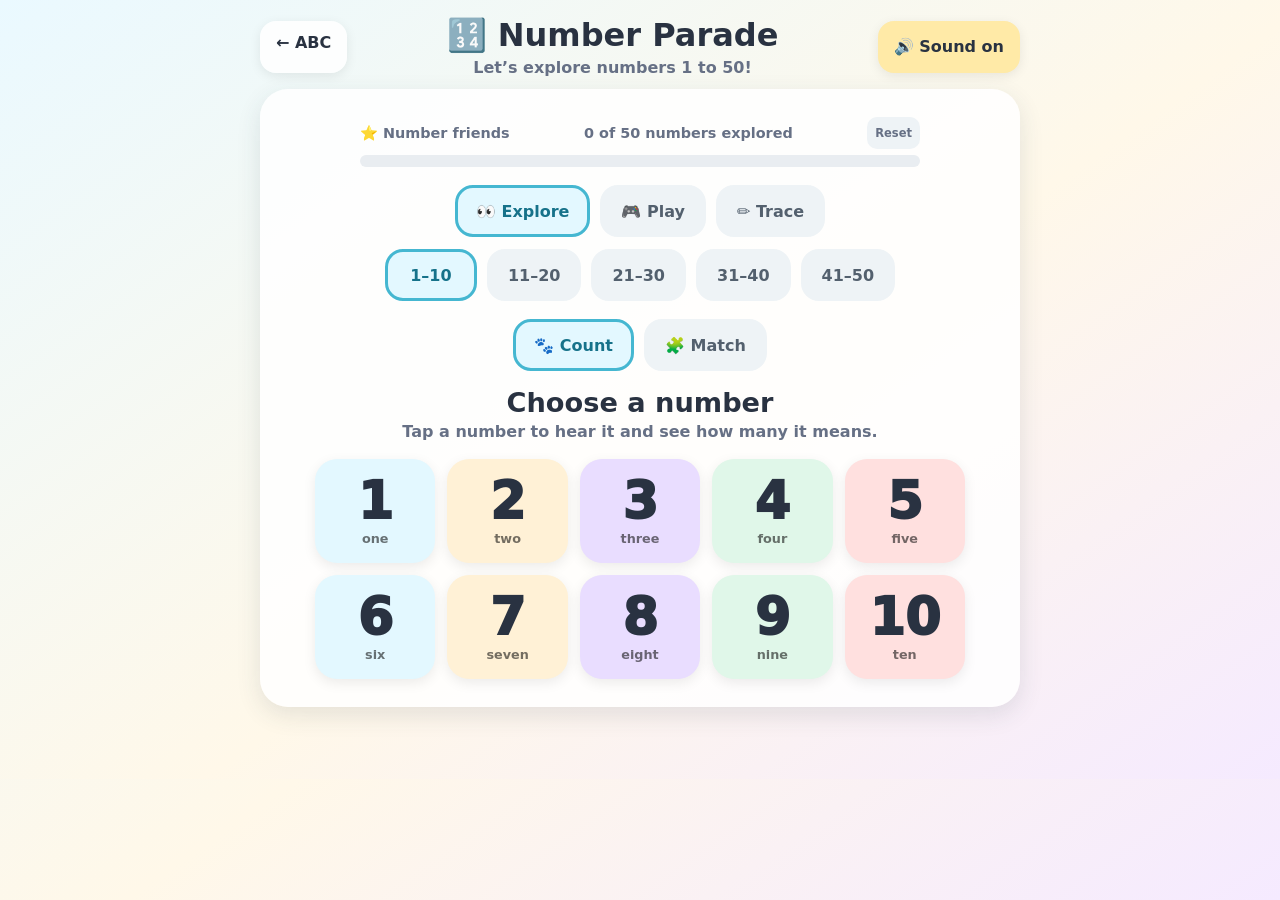
==== numbers.html @ 1e413d80 "Add toddler-friendly numbers page" ====
<!DOCTYPE html>
<html lang="en">
<head>
  <meta charset="UTF-8">
  <meta name="viewport" content="width=device-width, initial-scale=1.0">
  <title>Numbers 1–50 | Alphabet Animal Parade</title>
  <link rel="stylesheet" href="numbers.css">
</head>
<body>
  <div class="app-shell">
    <header class="topbar">
      <a class="back-link" href="index.html">← ABC</a>
      <div>
        <h1 class="page-title">🔢 Number Parade</h1>
        <p class="subtitle">Let’s explore numbers 1 to 50!</p>
      </div>
      <button class="sound-button" id="soundButton" aria-pressed="true">🔊 Sound on</button>
    </header>

    <main class="panel">
      <div class="progress-wrap" aria-live="polite">
        <div class="progress-label"><span>⭐ Number friends</span><span id="numberProgressText">0 of 50 numbers explored</span><button class="reset-button" id="resetProgress" type="button">Reset</button></div>
        <div class="progress-track" aria-hidden="true"><div class="progress-fill" id="numberProgressFill"></div></div>
      </div>

      <nav class="mode-nav" aria-label="Number activities" role="tablist">
        <button class="mode-button active" data-mode="explore" role="tab" aria-selected="true">👀 Explore</button>
        <button class="mode-button" data-mode="play" role="tab" aria-selected="false">🎮 Play</button>
        <button class="mode-button" data-mode="trace" role="tab" aria-selected="false">✏️ Trace</button>
      </nav>

      <div class="range-picker" aria-label="Choose a number range">
        <button class="range-button active" data-range-start="1" aria-pressed="true">1–10</button>
        <button class="range-button" data-range-start="11" aria-pressed="false">11–20</button>
        <button class="range-button" data-range-start="21" aria-pressed="false">21–30</button>
        <button class="range-button" data-range-start="31" aria-pressed="false">31–40</button>
        <button class="range-button" data-range-start="41" aria-pressed="false">41–50</button>
      </div>

      <div class="play-picker" hidden aria-label="Choose a play activity">
        <button class="play-button active" data-play-mode="count" aria-pressed="true">🐾 Count</button>
        <button class="play-button" data-play-mode="match" aria-pressed="false">🧩 Match</button>
      </div>

      <section id="numbersApp" aria-live="polite"></section>
    </main>
    <div id="liveRegion" class="empty-state" aria-live="polite"></div>
  </div>
  <script src="numbers.js"></script>
</body>
</html>
---- numbers.css ----
:root {
  --ink: #293241;
  --muted: #667085;
  --blue: #45b7d1;
  --blue-dark: #16728a;
  --mint: #82e0aa;
  --yellow: #ffeaa7;
  --pink: #ff6b6b;
  --paper: #fffdf8;
  --shadow: 0 8px 24px rgba(44, 62, 80, 0.12);
}

* { box-sizing: border-box; }

html, body {
  min-height: 100%;
  margin: 0;
  font-family: "Segoe UI", "SF Pro Display", system-ui, sans-serif;
  color: var(--ink);
  background: linear-gradient(145deg, #eaf9ff, #fff8e9 55%, #f5eaff);
}

body { padding: 16px; }
button, a { -webkit-tap-highlight-color: transparent; }
button { font: inherit; }
button:focus-visible, a:focus-visible {
  outline: 4px solid #2d9cdb;
  outline-offset: 3px;
}

.app-shell { width: min(760px, 100%); margin: 0 auto; }
.topbar { display: flex; align-items: center; justify-content: space-between; gap: 12px; margin-bottom: 12px; }
.back-link, .sound-button, .secondary-button {
  min-height: 52px;
  padding: 12px 16px;
  border: 0;
  border-radius: 16px;
  background: rgba(255,255,255,.86);
  color: var(--ink);
  font-weight: 800;
  text-decoration: none;
  box-shadow: 0 3px 12px rgba(0,0,0,.08);
  cursor: pointer;
}
.sound-button[aria-pressed="true"] { background: var(--yellow); }
.page-title { margin: 0; text-align: center; font-size: clamp(1.35rem, 4vw, 2rem); }
.subtitle { margin: 4px 0 0; text-align: center; color: var(--muted); font-weight: 650; }
.panel { padding: clamp(16px, 4vw, 28px); border-radius: 28px; background: rgba(255,255,255,.88); box-shadow: var(--shadow); }

.mode-nav, .range-picker, .play-picker { display: flex; flex-wrap: wrap; justify-content: center; gap: 10px; }
.mode-nav { margin: 16px 0 12px; }
.mode-button, .range-button, .play-button {
  min-height: 52px;
  padding: 12px 18px;
  border: 3px solid transparent;
  border-radius: 18px;
  color: #53606e;
  background: #eef3f6;
  font-weight: 850;
  cursor: pointer;
}
.mode-button.active, .range-button.active, .play-button.active {
  color: var(--blue-dark);
  background: #e3f8ff;
  border-color: var(--blue);
}
.range-picker { margin-bottom: 18px; }
.range-button { min-width: 92px; }

.progress-wrap { margin: 0 auto 18px; max-width: 560px; }
.progress-label { display: flex; align-items: center; justify-content: space-between; gap: 12px; color: var(--muted); font-size: .9rem; font-weight: 800; }
.reset-button { min-height: 32px; padding: 4px 8px; border: 0; border-radius: 10px; color: var(--muted); background: #eef3f6; font-size: .72rem; font-weight: 800; cursor: pointer; }
.progress-track { height: 12px; margin-top: 6px; overflow: hidden; border-radius: 20px; background: #e9edf1; }
.progress-fill { height: 100%; width: 0; border-radius: inherit; background: linear-gradient(90deg, var(--pink), var(--yellow), var(--mint), var(--blue)); transition: width .35s ease; }

.section-heading { margin: 6px 0 4px; text-align: center; font-size: clamp(1.2rem, 4vw, 1.7rem); }
.instruction { margin: 0 auto 18px; max-width: 540px; text-align: center; color: var(--muted); font-weight: 650; }
.number-grid { display: grid; grid-template-columns: repeat(5, 1fr); gap: 12px; max-width: 650px; margin: 0 auto; }
.number-card {
  min-height: 104px;
  display: flex;
  flex-direction: column;
  align-items: center;
  justify-content: center;
  gap: 4px;
  border: 0;
  border-radius: 22px;
  background: var(--card-color, #e3f8ff);
  color: var(--ink);
  box-shadow: 0 4px 13px rgba(0,0,0,.08);
  cursor: pointer;
  transition: transform .16s ease;
}
.number-card:active { transform: scale(.95); }
.number-card .digit { font-size: clamp(2rem, 7vw, 3.2rem); line-height: 1; font-weight: 950; }
.number-card .word { font-size: clamp(.62rem, 2vw, .8rem); font-weight: 800; color: rgba(0,0,0,.55); }
.number-card .done { font-size: .7rem; color: #18794e; font-weight: 900; }

.detail { text-align: center; }
.detail-digit { margin: 4px 0; font-size: clamp(6rem, 28vw, 12rem); line-height: .9; font-weight: 950; color: var(--blue-dark); }
.detail-word { margin-bottom: 12px; font-size: clamp(1.35rem, 5vw, 2rem); font-weight: 900; }
.detail-actions { display: flex; flex-wrap: wrap; justify-content: center; gap: 10px; margin: 16px 0; }
.quantity { display: flex; flex-wrap: wrap; justify-content: center; align-items: flex-start; gap: 10px; max-width: 620px; margin: 16px auto; }
.ten-group { display: grid; grid-template-columns: repeat(5, 18px); gap: 4px; padding: 9px; border: 3px solid #a8d5ff; border-radius: 14px; background: #f1fbff; }
.dot { width: 18px; height: 18px; border-radius: 50%; background: var(--blue); }
.ones-group { display: flex; flex-wrap: wrap; gap: 5px; max-width: 160px; padding: 9px; border: 3px dashed #f0b429; border-radius: 14px; background: #fffaf0; }
.ones-group .dot { width: 20px; height: 20px; background: #f0b429; }
.quantity-caption { display: block; width: 100%; margin-top: 4px; color: var(--muted); font-weight: 750; }

.play-picker { margin-bottom: 16px; }
.play-card { max-width: 560px; margin: 0 auto; text-align: center; }
.play-number { margin: 8px 0; font-size: clamp(5rem, 22vw, 9rem); line-height: .9; font-weight: 950; color: var(--blue-dark); }
.answer-grid { display: grid; grid-template-columns: repeat(3, 1fr); gap: 12px; max-width: 420px; margin: 16px auto; }
.answer-button { min-height: 82px; border: 0; border-radius: 20px; background: #e3f8ff; color: var(--ink); font-size: 2rem; font-weight: 950; box-shadow: 0 4px 12px rgba(0,0,0,.08); cursor: pointer; }
.answer-button.correct { background: var(--mint); }
.answer-button.try-again { animation: nudge .3s ease; background: #ffe0df; }
.feedback { min-height: 32px; margin: 8px 0; font-size: 1.1rem; font-weight: 850; color: #16728a; }
.match-grid { display: grid; grid-template-columns: repeat(3, 1fr); gap: 12px; max-width: 460px; margin: 16px auto; }
.match-card { min-height: 100px; padding: 8px; border: 0; border-radius: 20px; background: linear-gradient(135deg, #a8d5ff, #8ce0d1); color: white; font-size: 1.7rem; font-weight: 950; cursor: pointer; box-shadow: 0 4px 12px rgba(0,0,0,.08); }
.match-card.revealed { background: white; color: var(--ink); border: 3px solid var(--blue); }

.trace-area { max-width: 520px; margin: 0 auto; }
.trace-board { position: relative; width: min(82vw, 420px); height: min(82vw, 420px); margin: 0 auto 14px; overflow: hidden; border-radius: 28px; background: white; box-shadow: var(--shadow); touch-action: none; }
.trace-guide { position: absolute; inset: 0; display: flex; align-items: center; justify-content: center; color: rgba(22,114,138,.16); font-size: min(60vw, 280px); font-weight: 950; pointer-events: none; }
.trace-canvas { position: absolute; inset: 0; width: 100%; height: 100%; cursor: crosshair; }
.trace-controls { display: flex; flex-wrap: wrap; justify-content: center; gap: 10px; }
.trace-complete { padding: 30px 12px; text-align: center; }
.celebrate { font-size: 3rem; }

.empty-state { padding: 28px 10px; text-align: center; color: var(--muted); }
@keyframes nudge { 0%, 100% { transform: translateX(0); } 35% { transform: translateX(-7px); } 70% { transform: translateX(7px); } }
@media (max-width: 520px) {
  body { padding: 10px; }
  .topbar { align-items: flex-start; }
  .topbar .page-title { font-size: 1.25rem; }
  .back-link, .sound-button { min-height: 48px; padding: 10px 12px; font-size: .88rem; }
  .number-grid { gap: 8px; }
  .number-card { min-height: 82px; border-radius: 16px; }
  .number-card .digit { font-size: 1.8rem; }
  .number-card .word { font-size: .58rem; }
}
@media (prefers-reduced-motion: reduce) {
  *, *::before, *::after { animation-duration: .01ms !important; transition-duration: .01ms !important; }
}
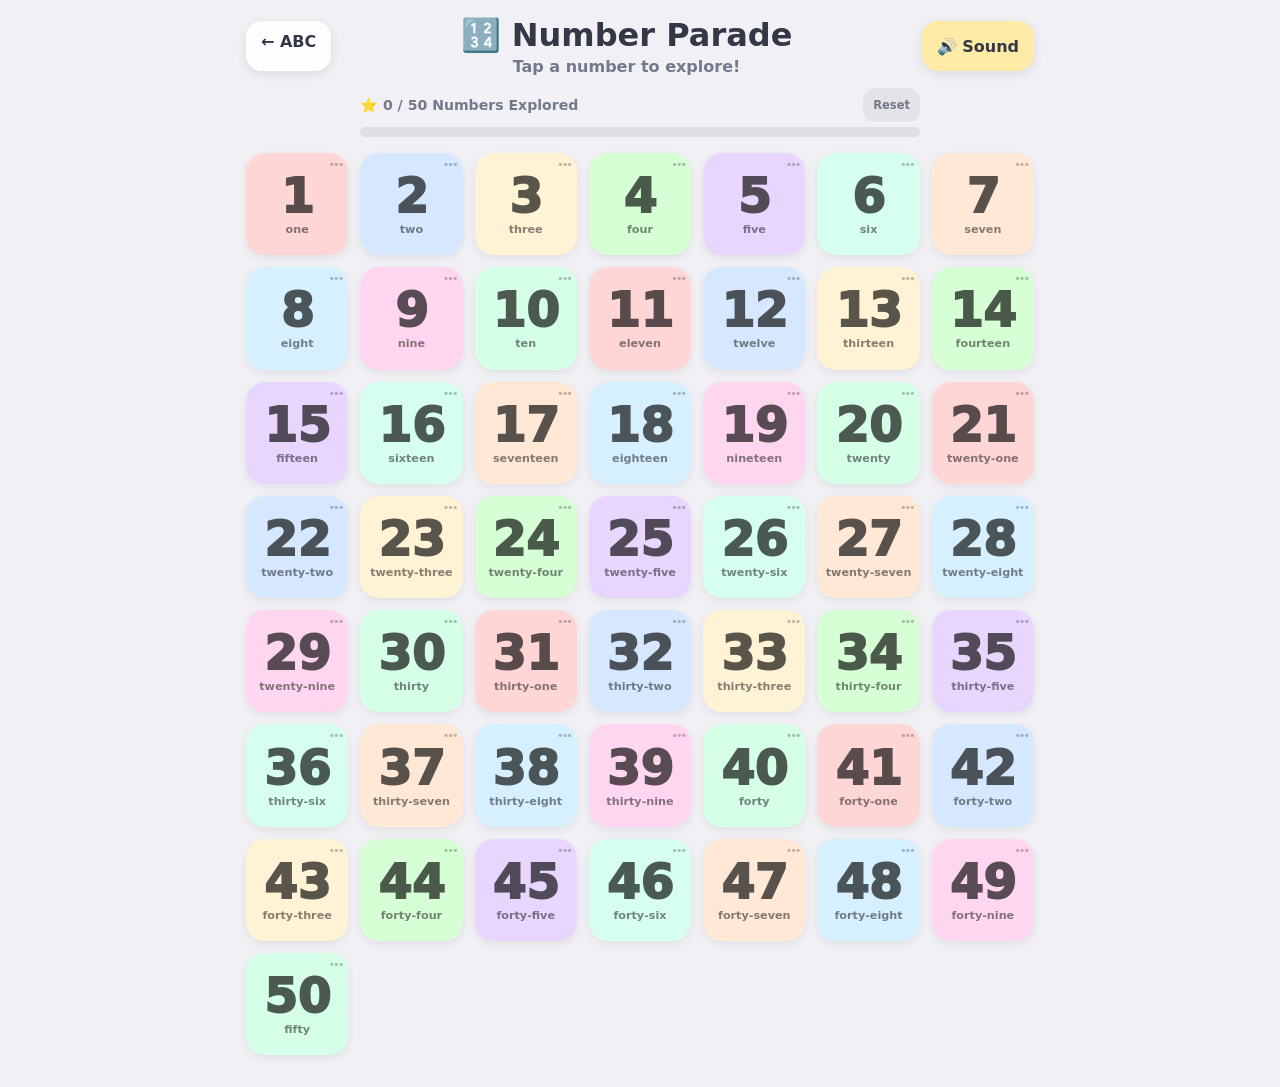
==== commit 9bf5a701: "Redesign numbers as a single grid" ====
--- a/numbers.html
+++ b/numbers.html
@@ -3,49 +3,66 @@
 <head>
   <meta charset="UTF-8">
   <meta name="viewport" content="width=device-width, initial-scale=1.0">
-  <title>Numbers 1–50 | Alphabet Animal Parade</title>
+  <title>Number Parade 1–50</title>
   <link rel="stylesheet" href="numbers.css">
 </head>
 <body>
-  <div class="app-shell">
-    <header class="topbar">
-      <a class="back-link" href="index.html">← ABC</a>
-      <div>
-        <h1 class="page-title">🔢 Number Parade</h1>
-        <p class="subtitle">Let’s explore numbers 1 to 50!</p>
+  <div class="bubbles" id="bubbles" aria-hidden="true"></div>
+
+  <main class="numbers-home" id="numbersHome">
+    <header class="home-header">
+      <a class="home-button" href="index.html">← ABC</a>
+      <div class="title-group">
+        <h1>🔢 Number Parade</h1>
+        <p>Tap a number to explore!</p>
       </div>
-      <button class="sound-button" id="soundButton" aria-pressed="true">🔊 Sound on</button>
+      <button class="home-button sound-button" id="soundButton" type="button" aria-pressed="true">🔊 Sound</button>
     </header>
 
-    <main class="panel">
-      <div class="progress-wrap" aria-live="polite">
-        <div class="progress-label"><span>⭐ Number friends</span><span id="numberProgressText">0 of 50 numbers explored</span><button class="reset-button" id="resetProgress" type="button">Reset</button></div>
-        <div class="progress-track" aria-hidden="true"><div class="progress-fill" id="numberProgressFill"></div></div>
+    <section class="progress-section" aria-live="polite">
+      <div class="progress-label">
+        <span id="progressText">⭐ 0 / 50 Numbers Explored</span>
+        <button class="reset-button" id="resetProgress" type="button">Reset</button>
       </div>
+      <div class="progress-track" aria-hidden="true">
+        <div class="progress-fill" id="progressFill"></div>
+      </div>
+    </section>
 
-      <nav class="mode-nav" aria-label="Number activities" role="tablist">
-        <button class="mode-button active" data-mode="explore" role="tab" aria-selected="true">👀 Explore</button>
-        <button class="mode-button" data-mode="play" role="tab" aria-selected="false">🎮 Play</button>
-        <button class="mode-button" data-mode="trace" role="tab" aria-selected="false">✏️ Trace</button>
-      </nav>
+    <section class="number-grid" id="numberGrid" aria-label="Numbers 1 through 50"></section>
+  </main>
 
-      <div class="range-picker" aria-label="Choose a number range">
-        <button class="range-button active" data-range-start="1" aria-pressed="true">1–10</button>
-        <button class="range-button" data-range-start="11" aria-pressed="false">11–20</button>
-        <button class="range-button" data-range-start="21" aria-pressed="false">21–30</button>
-        <button class="range-button" data-range-start="31" aria-pressed="false">31–40</button>
-        <button class="range-button" data-range-start="41" aria-pressed="false">41–50</button>
+  <section class="number-detail hidden" id="numberDetail" aria-live="polite">
+    <div class="detail-topbar">
+      <button class="detail-button" id="detailBack" type="button">← Back</button>
+      <div class="detail-navigation">
+        <button class="detail-button nav-button" id="detailPrevious" type="button" aria-label="Previous number">◀</button>
+        <button class="detail-button nav-button" id="detailNext" type="button" aria-label="Next number">▶</button>
       </div>
+    </div>
 
-      <div class="play-picker" hidden aria-label="Choose a play activity">
-        <button class="play-button active" data-play-mode="count" aria-pressed="true">🐾 Count</button>
-        <button class="play-button" data-play-mode="match" aria-pressed="false">🧩 Match</button>
+    <div class="detail-content">
+      <div class="detail-number" id="detailNumber">1</div>
+      <div class="detail-word" id="detailWord">one</div>
+      <div class="quantity-card">
+        <div class="quantity-groups" id="quantityGroups"></div>
+        <div class="quantity-caption" id="quantityCaption"></div>
       </div>
+      <button class="hear-button" id="hearNumber" type="button">🔊 Hear Again</button>
+      <p class="back-hint">Use the arrows to visit the next number.</p>
+    </div>
+  </section>
 
-      <section id="numbersApp" aria-live="polite"></section>
-    </main>
-    <div id="liveRegion" class="empty-state" aria-live="polite"></div>
+  <div class="completion-overlay hidden" id="completionOverlay">
+    <div class="completion-card">
+      <div class="trophy">🏆</div>
+      <h2>Number Superstar!</h2>
+      <p>You explored all 50 numbers!</p>
+      <button id="closeCompletion" type="button">Keep Exploring</button>
+    </div>
   </div>
+
+  <div class="sr-only" id="liveRegion" aria-live="polite"></div>
   <script src="numbers.js"></script>
 </body>
 </html>
--- a/numbers.css
+++ b/numbers.css
@@ -1,144 +1,168 @@
 :root {
-  --ink: #293241;
-  --muted: #667085;
+  --ink: #333746;
+  --muted: #72798a;
   --blue: #45b7d1;
-  --blue-dark: #16728a;
+  --pink: #ff6b6b;
+  --yellow: #ffeaa7;
   --mint: #82e0aa;
-  --yellow: #ffeaa7;
-  --pink: #ff6b6b;
-  --paper: #fffdf8;
-  --shadow: 0 8px 24px rgba(44, 62, 80, 0.12);
 }
 
-* { box-sizing: border-box; }
+*, *::before, *::after { box-sizing: border-box; }
 
 html, body {
   min-height: 100%;
   margin: 0;
-  font-family: "Segoe UI", "SF Pro Display", system-ui, sans-serif;
+  font-family: "Segoe UI", "SF Pro Display", system-ui, -apple-system, sans-serif;
   color: var(--ink);
-  background: linear-gradient(145deg, #eaf9ff, #fff8e9 55%, #f5eaff);
+  background: #f0f0f5;
 }
 
-body { padding: 16px; }
-button, a { -webkit-tap-highlight-color: transparent; }
-button { font: inherit; }
-button:focus-visible, a:focus-visible {
-  outline: 4px solid #2d9cdb;
-  outline-offset: 3px;
+body { overflow-x: hidden; }
+button, a { font: inherit; -webkit-tap-highlight-color: transparent; }
+button:focus-visible, a:focus-visible { outline: 4px solid #2d9cdb; outline-offset: 3px; }
+.hidden { display: none !important; }
+.sr-only { position: fixed; width: 1px; height: 1px; overflow: hidden; clip: rect(0, 0, 0, 0); }
+
+.numbers-home {
+  position: relative;
+  z-index: 1;
+  width: min(820px, 100%);
+  min-height: 100vh;
+  margin: 0 auto;
+  padding: 16px 16px 32px;
 }
 
-.app-shell { width: min(760px, 100%); margin: 0 auto; }
-.topbar { display: flex; align-items: center; justify-content: space-between; gap: 12px; margin-bottom: 12px; }
-.back-link, .sound-button, .secondary-button {
-  min-height: 52px;
-  padding: 12px 16px;
+.home-header {
+  display: grid;
+  grid-template-columns: auto 1fr auto;
+  align-items: center;
+  gap: 12px;
+  margin-bottom: 12px;
+}
+
+.title-group { text-align: center; }
+.title-group h1 { margin: 0; font-size: clamp(1.35rem, 4vw, 2rem); font-weight: 900; }
+.title-group p { margin: 3px 0 0; color: var(--muted); font-size: clamp(.8rem, 2vw, 1rem); font-weight: 700; }
+
+.home-button, .detail-button, .hear-button {
+  min-height: 50px;
+  padding: 11px 15px;
   border: 0;
   border-radius: 16px;
-  background: rgba(255,255,255,.86);
+  background: rgba(255,255,255,.9);
   color: var(--ink);
-  font-weight: 800;
+  font-weight: 850;
   text-decoration: none;
-  box-shadow: 0 3px 12px rgba(0,0,0,.08);
+  box-shadow: 0 3px 12px rgba(0,0,0,.09);
   cursor: pointer;
 }
 .sound-button[aria-pressed="true"] { background: var(--yellow); }
-.page-title { margin: 0; text-align: center; font-size: clamp(1.35rem, 4vw, 2rem); }
-.subtitle { margin: 4px 0 0; text-align: center; color: var(--muted); font-weight: 650; }
-.panel { padding: clamp(16px, 4vw, 28px); border-radius: 28px; background: rgba(255,255,255,.88); box-shadow: var(--shadow); }
 
-.mode-nav, .range-picker, .play-picker { display: flex; flex-wrap: wrap; justify-content: center; gap: 10px; }
-.mode-nav { margin: 16px 0 12px; }
-.mode-button, .range-button, .play-button {
-  min-height: 52px;
-  padding: 12px 18px;
-  border: 3px solid transparent;
-  border-radius: 18px;
-  color: #53606e;
-  background: #eef3f6;
-  font-weight: 850;
-  cursor: pointer;
+.progress-section { max-width: 560px; margin: 0 auto 16px; }
+.progress-label { display: flex; align-items: center; justify-content: space-between; gap: 12px; color: var(--muted); font-size: .88rem; font-weight: 800; }
+.reset-button { min-height: 34px; padding: 5px 10px; border: 0; border-radius: 12px; color: var(--muted); background: rgba(0,0,0,.05); font-size: .72rem; font-weight: 800; cursor: pointer; }
+.progress-track { height: 10px; margin-top: 5px; overflow: hidden; border-radius: 20px; background: rgba(0,0,0,.07); }
+.progress-fill { width: 0; height: 100%; border-radius: inherit; background: linear-gradient(90deg, var(--pink), var(--yellow), var(--mint), var(--blue), #bb8fce); transition: width .45s ease; }
+
+.number-grid {
+  display: grid;
+  grid-template-columns: repeat(4, 1fr);
+  gap: clamp(7px, 1.6vw, 12px);
+  width: 100%;
 }
-.mode-button.active, .range-button.active, .play-button.active {
-  color: var(--blue-dark);
-  background: #e3f8ff;
-  border-color: var(--blue);
-}
-.range-picker { margin-bottom: 18px; }
-.range-button { min-width: 92px; }
 
-.progress-wrap { margin: 0 auto 18px; max-width: 560px; }
-.progress-label { display: flex; align-items: center; justify-content: space-between; gap: 12px; color: var(--muted); font-size: .9rem; font-weight: 800; }
-.reset-button { min-height: 32px; padding: 4px 8px; border: 0; border-radius: 10px; color: var(--muted); background: #eef3f6; font-size: .72rem; font-weight: 800; cursor: pointer; }
-.progress-track { height: 12px; margin-top: 6px; overflow: hidden; border-radius: 20px; background: #e9edf1; }
-.progress-fill { height: 100%; width: 0; border-radius: inherit; background: linear-gradient(90deg, var(--pink), var(--yellow), var(--mint), var(--blue)); transition: width .35s ease; }
-
-.section-heading { margin: 6px 0 4px; text-align: center; font-size: clamp(1.2rem, 4vw, 1.7rem); }
-.instruction { margin: 0 auto 18px; max-width: 540px; text-align: center; color: var(--muted); font-weight: 650; }
-.number-grid { display: grid; grid-template-columns: repeat(5, 1fr); gap: 12px; max-width: 650px; margin: 0 auto; }
-.number-card {
-  min-height: 104px;
+.number-tile {
+  position: relative;
+  aspect-ratio: 1;
+  min-height: 70px;
   display: flex;
   flex-direction: column;
   align-items: center;
   justify-content: center;
-  gap: 4px;
+  gap: 3px;
+  padding: 5px;
+  overflow: hidden;
   border: 0;
-  border-radius: 22px;
-  background: var(--card-color, #e3f8ff);
-  color: var(--ink);
-  box-shadow: 0 4px 13px rgba(0,0,0,.08);
+  border-radius: clamp(12px, 2.5vw, 19px);
+  background: var(--tile-color);
+  box-shadow: 0 3px 10px rgba(0,0,0,.07);
   cursor: pointer;
-  transition: transform .16s ease;
+  animation: tile-pop .38s cubic-bezier(.34,1.56,.64,1) backwards;
+  transition: transform .18s ease, box-shadow .18s ease;
 }
-.number-card:active { transform: scale(.95); }
-.number-card .digit { font-size: clamp(2rem, 7vw, 3.2rem); line-height: 1; font-weight: 950; }
-.number-card .word { font-size: clamp(.62rem, 2vw, .8rem); font-weight: 800; color: rgba(0,0,0,.55); }
-.number-card .done { font-size: .7rem; color: #18794e; font-weight: 900; }
+.number-tile:hover { transform: scale(1.04); box-shadow: 0 7px 20px rgba(0,0,0,.11); }
+.number-tile:active { transform: scale(.95); }
+.tile-number { color: rgba(0,0,0,.65); font-size: clamp(1.7rem, 6vw, 3rem); font-weight: 950; line-height: 1; }
+.tile-word { max-width: 100%; overflow: hidden; color: rgba(0,0,0,.48); font-size: clamp(.5rem, 1.5vw, .7rem); font-weight: 800; text-overflow: ellipsis; white-space: nowrap; }
+.number-tile.visited::after { content: "⭐"; position: absolute; top: 4px; left: 5px; font-size: clamp(.55rem, 1.5vw, .75rem); }
+.tile-dots { position: absolute; top: 5px; right: 6px; color: rgba(0,0,0,.25); font-size: .7rem; letter-spacing: -2px; }
 
-.detail { text-align: center; }
-.detail-digit { margin: 4px 0; font-size: clamp(6rem, 28vw, 12rem); line-height: .9; font-weight: 950; color: var(--blue-dark); }
-.detail-word { margin-bottom: 12px; font-size: clamp(1.35rem, 5vw, 2rem); font-weight: 900; }
-.detail-actions { display: flex; flex-wrap: wrap; justify-content: center; gap: 10px; margin: 16px 0; }
-.quantity { display: flex; flex-wrap: wrap; justify-content: center; align-items: flex-start; gap: 10px; max-width: 620px; margin: 16px auto; }
-.ten-group { display: grid; grid-template-columns: repeat(5, 18px); gap: 4px; padding: 9px; border: 3px solid #a8d5ff; border-radius: 14px; background: #f1fbff; }
-.dot { width: 18px; height: 18px; border-radius: 50%; background: var(--blue); }
-.ones-group { display: flex; flex-wrap: wrap; gap: 5px; max-width: 160px; padding: 9px; border: 3px dashed #f0b429; border-radius: 14px; background: #fffaf0; }
-.ones-group .dot { width: 20px; height: 20px; background: #f0b429; }
-.quantity-caption { display: block; width: 100%; margin-top: 4px; color: var(--muted); font-weight: 750; }
+.bubbles { position: fixed; inset: 0; overflow: hidden; pointer-events: none; }
+.bubble { position: absolute; bottom: -70px; border-radius: 50%; opacity: .11; animation: float-up linear infinite; }
 
-.play-picker { margin-bottom: 16px; }
-.play-card { max-width: 560px; margin: 0 auto; text-align: center; }
-.play-number { margin: 8px 0; font-size: clamp(5rem, 22vw, 9rem); line-height: .9; font-weight: 950; color: var(--blue-dark); }
-.answer-grid { display: grid; grid-template-columns: repeat(3, 1fr); gap: 12px; max-width: 420px; margin: 16px auto; }
-.answer-button { min-height: 82px; border: 0; border-radius: 20px; background: #e3f8ff; color: var(--ink); font-size: 2rem; font-weight: 950; box-shadow: 0 4px 12px rgba(0,0,0,.08); cursor: pointer; }
-.answer-button.correct { background: var(--mint); }
-.answer-button.try-again { animation: nudge .3s ease; background: #ffe0df; }
-.feedback { min-height: 32px; margin: 8px 0; font-size: 1.1rem; font-weight: 850; color: #16728a; }
-.match-grid { display: grid; grid-template-columns: repeat(3, 1fr); gap: 12px; max-width: 460px; margin: 16px auto; }
-.match-card { min-height: 100px; padding: 8px; border: 0; border-radius: 20px; background: linear-gradient(135deg, #a8d5ff, #8ce0d1); color: white; font-size: 1.7rem; font-weight: 950; cursor: pointer; box-shadow: 0 4px 12px rgba(0,0,0,.08); }
-.match-card.revealed { background: white; color: var(--ink); border: 3px solid var(--blue); }
+.number-detail {
+  position: fixed;
+  inset: 0;
+  z-index: 10;
+  min-height: 100vh;
+  padding: 16px;
+  overflow-y: auto;
+  background: var(--detail-color, #dff7ff);
+  animation: detail-open .3s cubic-bezier(.34,1.56,.64,1);
+}
+.detail-topbar { position: relative; z-index: 2; display: flex; align-items: center; justify-content: space-between; width: min(760px, 100%); margin: 0 auto; }
+.detail-navigation { display: flex; gap: 9px; }
+.nav-button { width: 52px; padding: 10px; }
+.nav-button:disabled { opacity: .28; cursor: default; }
 
-.trace-area { max-width: 520px; margin: 0 auto; }
-.trace-board { position: relative; width: min(82vw, 420px); height: min(82vw, 420px); margin: 0 auto 14px; overflow: hidden; border-radius: 28px; background: white; box-shadow: var(--shadow); touch-action: none; }
-.trace-guide { position: absolute; inset: 0; display: flex; align-items: center; justify-content: center; color: rgba(22,114,138,.16); font-size: min(60vw, 280px); font-weight: 950; pointer-events: none; }
-.trace-canvas { position: absolute; inset: 0; width: 100%; height: 100%; cursor: crosshair; }
-.trace-controls { display: flex; flex-wrap: wrap; justify-content: center; gap: 10px; }
-.trace-complete { padding: 30px 12px; text-align: center; }
-.celebrate { font-size: 3rem; }
+.detail-content {
+  width: min(700px, 100%);
+  min-height: calc(100vh - 90px);
+  margin: 0 auto;
+  display: flex;
+  flex-direction: column;
+  align-items: center;
+  justify-content: center;
+  text-align: center;
+}
+.detail-number { color: rgba(0,0,0,.68); font-size: clamp(7rem, 29vw, 14rem); font-weight: 950; line-height: .82; text-shadow: 0 5px 0 rgba(255,255,255,.45); }
+.detail-word { margin: 10px 0 14px; color: rgba(0,0,0,.58); font-size: clamp(1.6rem, 6vw, 3rem); font-weight: 900; text-transform: capitalize; }
 
-.empty-state { padding: 28px 10px; text-align: center; color: var(--muted); }
-@keyframes nudge { 0%, 100% { transform: translateX(0); } 35% { transform: translateX(-7px); } 70% { transform: translateX(7px); } }
+.quantity-card { width: min(610px, 100%); padding: 14px; border-radius: 24px; background: rgba(255,255,255,.72); box-shadow: 0 5px 18px rgba(0,0,0,.08); }
+.quantity-groups { display: flex; flex-wrap: wrap; align-items: center; justify-content: center; gap: 10px; }
+.ten-frame { display: grid; grid-template-columns: repeat(5, 16px); gap: 4px; padding: 8px; border: 3px solid rgba(69,183,209,.48); border-radius: 13px; background: rgba(255,255,255,.55); }
+.quantity-dot { width: 16px; height: 16px; border-radius: 50%; background: var(--blue); }
+.quantity-dot.empty { background: rgba(69,183,209,.11); }
+.quantity-caption { margin-top: 9px; color: var(--muted); font-weight: 850; }
+.hear-button { margin-top: 15px; background: white; }
+.back-hint { margin: 12px 0 0; color: rgba(0,0,0,.42); font-size: .82rem; font-weight: 700; }
+
+.completion-overlay { position: fixed; inset: 0; z-index: 30; display: flex; align-items: center; justify-content: center; padding: 20px; background: rgba(20,30,45,.4); backdrop-filter: blur(5px); }
+.completion-card { width: min(390px, 100%); padding: 28px; border-radius: 28px; background: white; text-align: center; box-shadow: 0 15px 50px rgba(0,0,0,.2); }
+.completion-card .trophy { font-size: 4rem; }
+.completion-card h2 { margin: 7px 0; }
+.completion-card p { color: var(--muted); font-weight: 700; }
+.completion-card button { min-height: 50px; padding: 12px 22px; border: 0; border-radius: 20px; background: linear-gradient(135deg, var(--pink), #ffaf72); color: white; font-weight: 900; cursor: pointer; }
+
+@keyframes tile-pop { from { opacity: 0; transform: scale(.55); } to { opacity: 1; transform: scale(1); } }
+@keyframes detail-open { from { opacity: 0; transform: scale(.88); } to { opacity: 1; transform: scale(1); } }
+@keyframes float-up { from { transform: translateY(0) rotate(0); } to { transform: translateY(-120vh) rotate(360deg); } }
+
+@media (min-width: 500px) { .number-grid { grid-template-columns: repeat(5, 1fr); } }
+@media (min-width: 700px) { .number-grid { grid-template-columns: repeat(6, 1fr); } }
+@media (min-width: 950px) { .number-grid { grid-template-columns: repeat(7, 1fr); } }
 @media (max-width: 520px) {
-  body { padding: 10px; }
-  .topbar { align-items: flex-start; }
-  .topbar .page-title { font-size: 1.25rem; }
-  .back-link, .sound-button { min-height: 48px; padding: 10px 12px; font-size: .88rem; }
-  .number-grid { gap: 8px; }
-  .number-card { min-height: 82px; border-radius: 16px; }
-  .number-card .digit { font-size: 1.8rem; }
-  .number-card .word { font-size: .58rem; }
+  .numbers-home { padding: 10px 10px 24px; }
+  .home-header { gap: 6px; }
+  .home-button { min-height: 46px; padding: 9px 10px; font-size: .78rem; border-radius: 13px; }
+  .title-group h1 { font-size: 1.2rem; }
+  .title-group p { font-size: .72rem; }
+  .number-detail { padding: 10px; }
+  .detail-button { min-height: 46px; padding: 9px 12px; }
+  .ten-frame { grid-template-columns: repeat(5, 13px); gap: 3px; padding: 6px; }
+  .quantity-dot { width: 13px; height: 13px; }
 }
+
 @media (prefers-reduced-motion: reduce) {
-  *, *::before, *::after { animation-duration: .01ms !important; transition-duration: .01ms !important; }
+  *, *::before, *::after { animation-duration: .01ms !important; animation-iteration-count: 1 !important; transition-duration: .01ms !important; }
 }
